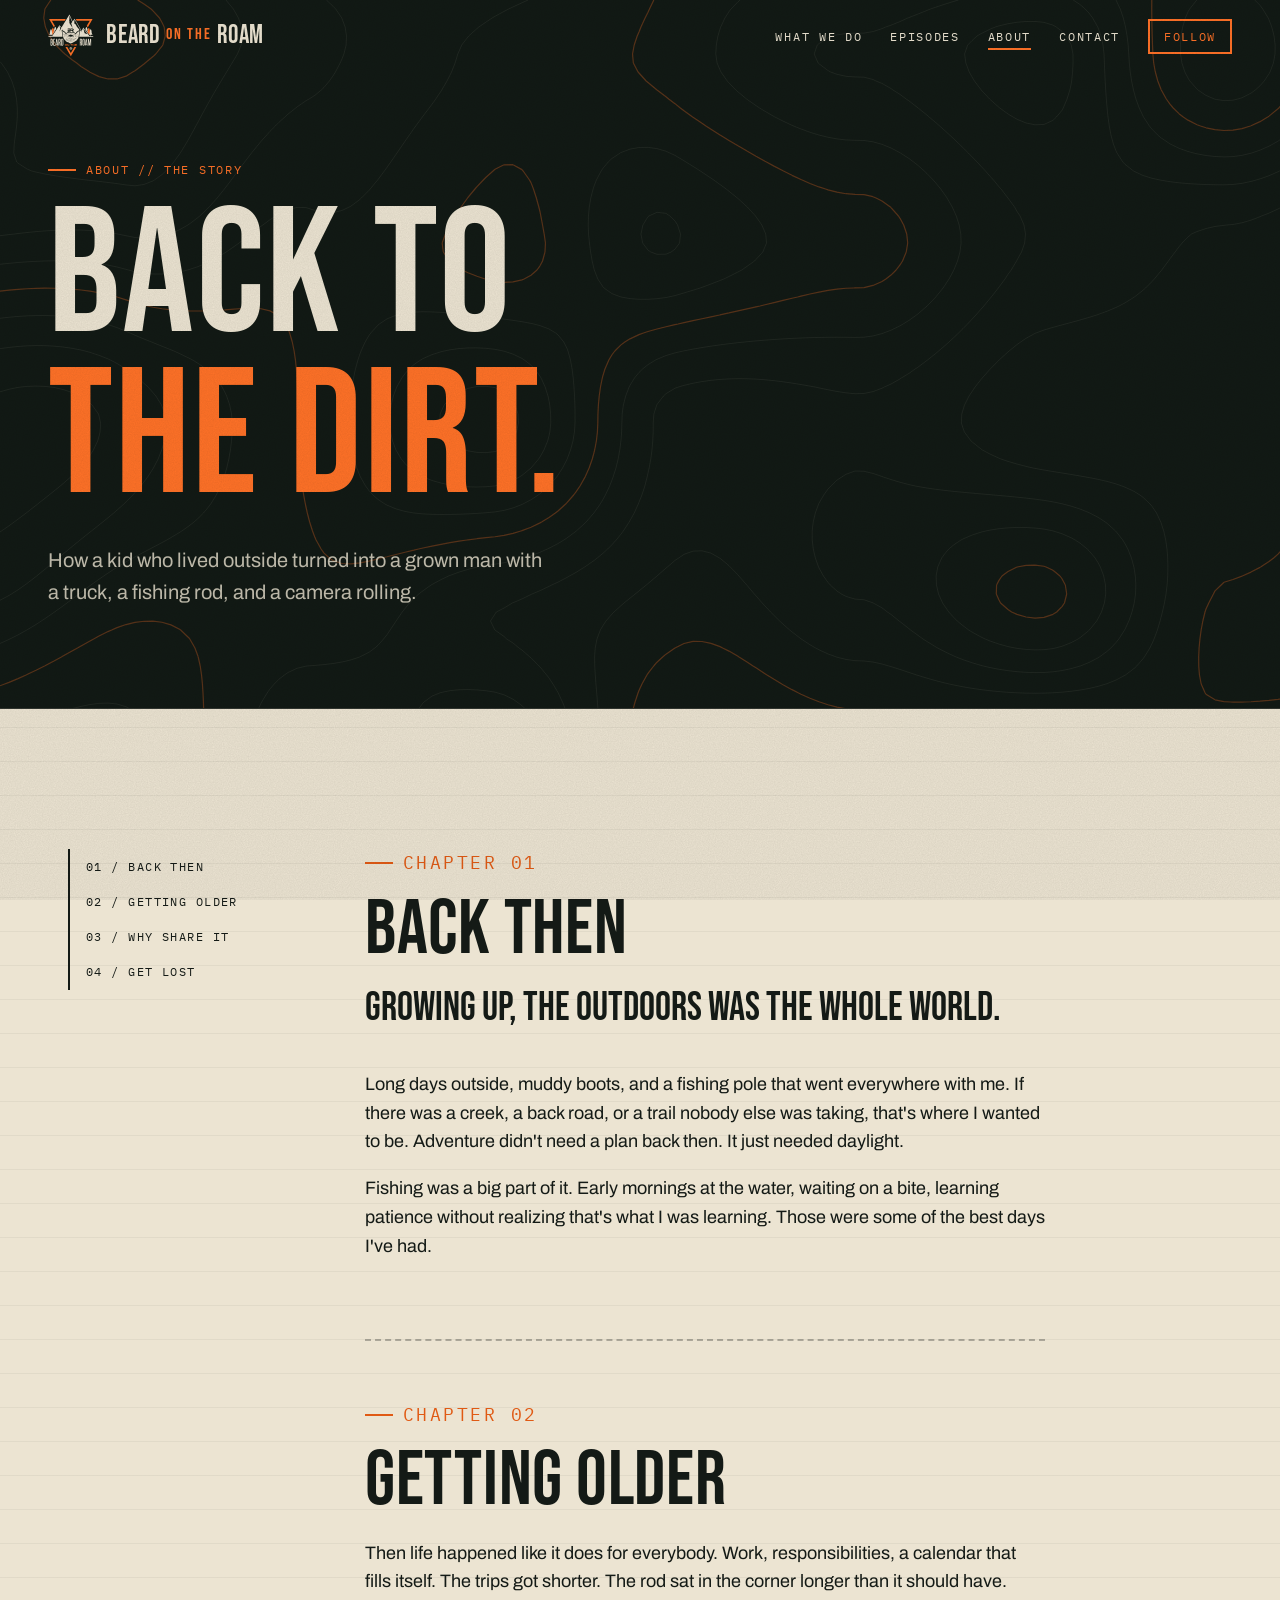
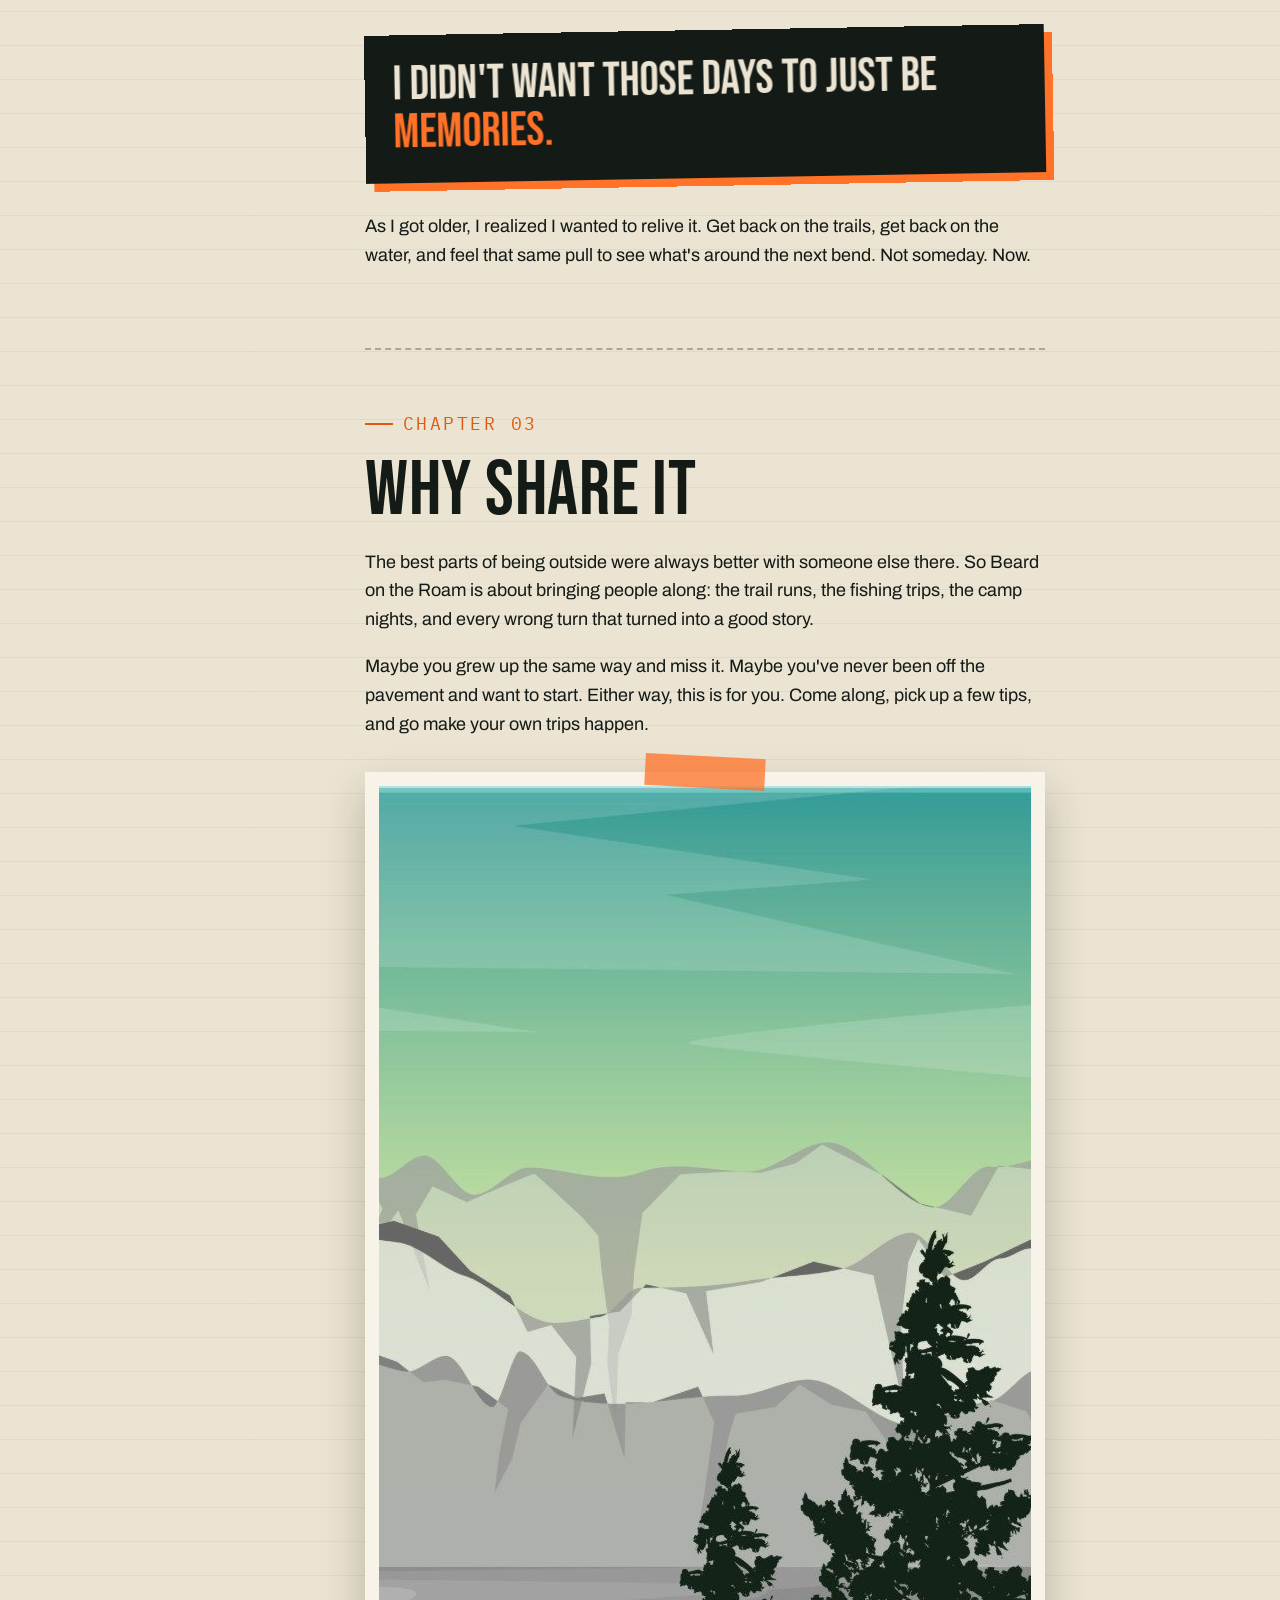
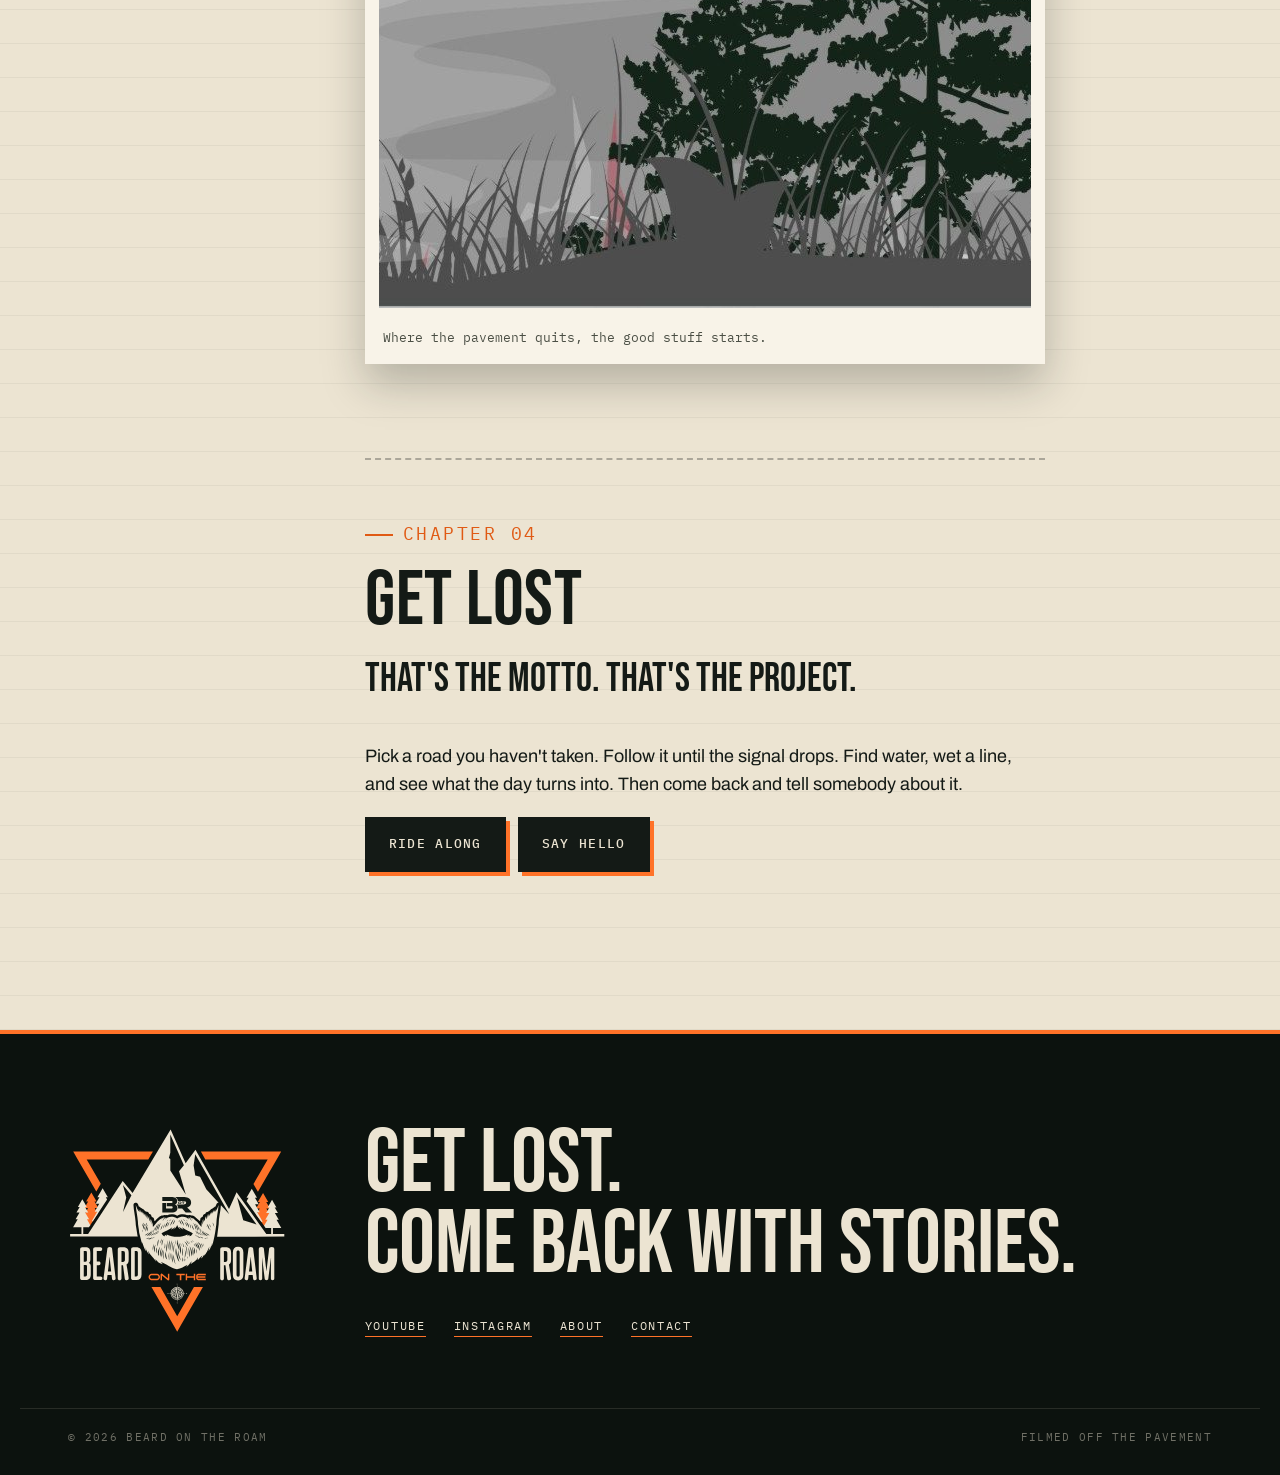
==== about.html @ a8d0b08c "Build Beard on the Roam site: home, about, contact Co-Authored-By: Claude Opus 5.5 <noreply@anthropi" ====
<!doctype html>
<html lang="en">
<head>
  <meta charset="utf-8">
  <meta name="viewport" content="width=device-width, initial-scale=1">
  <title>About | Beard on the Roam</title>
  <meta name="description" content="Why Beard on the Roam exists: a lifelong love of the outdoors, adventure, and fishing, relived and shared.">
  <meta name="theme-color" content="#121A15">

  <meta property="og:type" content="website">
  <meta property="og:title" content="Beard on the Roam">
  <meta property="og:description" content="Off road trails, backcountry fishing, and camp life. Get lost with us.">
  <meta property="og:image" content="assets/img/og-banner.jpg">
  <meta name="twitter:card" content="summary_large_image">

  <link rel="icon" type="image/svg+xml" href="assets/img/mark.svg">
  <link rel="preconnect" href="https://fonts.googleapis.com">
  <link rel="preconnect" href="https://fonts.gstatic.com" crossorigin>
  <link href="https://fonts.googleapis.com/css2?family=Bebas+Neue&family=Archivo:wght@400;500;700&family=IBM+Plex+Mono:wght@400;500&display=swap" rel="stylesheet">
  <link rel="stylesheet" href="assets/css/style.css">
</head>
<body>

  <a class="skip" href="#main">Skip to content</a>

  <!-- ============ HEADER ============ -->
  <header class="site-header" id="top">
    <a class="brand" href="index.html" aria-label="Beard on the Roam home">
      <img src="assets/img/logo-light.svg" alt="" width="46" height="44">
      <span class="brand-name">Beard <em>on the</em> Roam</span>
    </a>

    <nav class="nav" aria-label="Main">
      <button class="nav-toggle" aria-expanded="false" aria-controls="nav-list">
        <span class="nav-toggle-bars" aria-hidden="true"></span>
        <span class="sr">Menu</span>
      </button>
      <ul id="nav-list">
        <li><a href="index.html#what">What We Do</a></li>
        <li><a href="index.html#episodes">Episodes</a></li>
        <li><a href="about.html" aria-current="page">About</a></li>
        <li><a href="contact.html">Contact</a></li>
        <li><a class="nav-cta" href="index.html#follow">Follow</a></li>
      </ul>
    </nav>
  </header>

  <main id="main">

    <section class="page-hero">
      <canvas class="topo" aria-hidden="true"></canvas>
      <div class="wrap">
        <p class="label">About // The Story</p>
        <h1>Back to<br><span>the dirt.</span></h1>
        <p class="hero-sub">How a kid who lived outside turned into a grown man with a truck, a fishing rod, and a camera rolling.</p>
      </div>
    </section>

    <section class="section paper">
      <div class="wrap story">
        <aside class="story-side" aria-label="Chapters">
          <ol>
            <li><a href="#back-then">01 / Back then</a></li>
            <li><a href="#getting-older">02 / Getting older</a></li>
            <li><a href="#why-share">03 / Why share it</a></li>
            <li><a href="#get-lost">04 / Get lost</a></li>
          </ol>
        </aside>

        <div class="story-body">
          <article class="chapter" id="back-then">
            <p class="label label-dark">Chapter 01</p>
            <h2>Back then</h2>
            <p class="lead">Growing up, the outdoors was the whole world.</p>
            <p>
              Long days outside, muddy boots, and a fishing pole that went everywhere with me.
              If there was a creek, a back road, or a trail nobody else was taking, that's where I wanted to be.
              Adventure didn't need a plan back then. It just needed daylight.
            </p>
            <p>
              Fishing was a big part of it. Early mornings at the water, waiting on a bite,
              learning patience without realizing that's what I was learning.
              Those were some of the best days I've had.
            </p>
          </article>

          <article class="chapter" id="getting-older">
            <p class="label label-dark">Chapter 02</p>
            <h2>Getting older</h2>
            <p>
              Then life happened like it does for everybody. Work, responsibilities, a calendar that fills itself.
              The trips got shorter. The rod sat in the corner longer than it should have.
            </p>
            <div class="pull">I didn't want those days to just be <span>memories.</span></div>
            <p>
              As I got older, I realized I wanted to relive it. Get back on the trails,
              get back on the water, and feel that same pull to see what's around the next bend.
              Not someday. Now.
            </p>
          </article>

          <article class="chapter" id="why-share">
            <p class="label label-dark">Chapter 03</p>
            <h2>Why share it</h2>
            <p>
              The best parts of being outside were always better with someone else there.
              So Beard on the Roam is about bringing people along: the trail runs, the fishing trips,
              the camp nights, and every wrong turn that turned into a good story.
            </p>
            <p>
              Maybe you grew up the same way and miss it. Maybe you've never been off the pavement and want to start.
              Either way, this is for you. Come along, pick up a few tips, and go make your own trips happen.
            </p>
            <figure class="about-photo story-photo">
              <img src="assets/img/landscape-right.jpg" alt="Illustrated pine trees beside a winding river below gray mountains" loading="lazy" width="760" height="1122">
              <figcaption>Where the pavement quits, the good stuff starts.</figcaption>
            </figure>
          </article>

          <article class="chapter" id="get-lost">
            <p class="label label-dark">Chapter 04</p>
            <h2>Get lost</h2>
            <p class="lead">That's the motto. That's the project.</p>
            <p>
              Pick a road you haven't taken. Follow it until the signal drops.
              Find water, wet a line, and see what the day turns into.
              Then come back and tell somebody about it.
            </p>
            <p>
              <a class="btn btn-dark" href="index.html#follow">Ride along</a>
              &nbsp;
              <a class="btn btn-dark" href="contact.html">Say hello</a>
            </p>
          </article>
        </div>
      </div>
    </section>

  </main>

  <!-- ============ FOOTER ============ -->
  <footer class="site-footer">
    <div class="wrap footer-inner">
      <img class="footer-logo" src="assets/img/logo-light.svg" alt="Beard on the Roam" width="220" height="208" loading="lazy">
      <div class="footer-copy">
        <p class="footer-big">Get lost.<br>Come back with stories.</p>
        <ul class="footer-links">
          <li><a data-social="youtube" href="index.html#follow">YouTube</a></li>
          <li><a data-social="instagram" href="index.html#follow">Instagram</a></li>
          <li><a href="about.html">About</a></li>
          <li><a href="contact.html">Contact</a></li>
        </ul>
      </div>
    </div>
    <div class="wrap footer-base">
      <span>&#169; <span id="year"></span> Beard on the Roam</span>
      <span>Filmed off the pavement</span>
    </div>
  </footer>

  <script src="assets/js/main.js"></script>
</body>
</html>
---- assets/css/style.css ----
/* =========================================================
   Beard on the Roam
   Palette pulled straight from the logo file.
   ========================================================= */

:root {
  --pine: #121A15;        /* page dark */
  --pine-2: #18231C;      /* raised dark */
  --forest: #13231A;      /* logo dark green */
  --bone: #ECE4D2;        /* paper */
  --bone-2: #DFD5BF;      /* paper shade */
  --blaze: #FF7228;       /* logo orange */
  --blaze-deep: #E05A14;
  --rock: #B3B3B3;        /* logo gray */
  --sage: #8FB89A;        /* from the banner sky */
  --ink: #141A16;

  --display: "Bebas Neue", "Oswald", Impact, sans-serif;
  --body: "Archivo", "Helvetica Neue", Arial, sans-serif;
  --mono: "IBM Plex Mono", ui-monospace, Menlo, monospace;

  --gutter: clamp(16px, 4vw, 48px);
  --max: 1240px;
}

*, *::before, *::after { box-sizing: border-box; }
html { scroll-behavior: smooth; overflow-x: clip; }
body {
  margin: 0;
  background: var(--pine);
  color: var(--bone);
  font-family: var(--body);
  font-size: 17px;
  line-height: 1.6;
  -webkit-font-smoothing: antialiased;
  overflow-x: clip;
}
img { max-width: 100%; display: block; }
a { color: inherit; }
h1, h2, h3 { font-family: var(--display); font-weight: 400; line-height: .9; letter-spacing: .01em; margin: 0; }
p { margin: 0 0 1em; }

/* film grain over everything */
body::after {
  content: "";
  position: fixed; inset: 0;
  pointer-events: none;
  z-index: 100;
  opacity: .09;
  background-image: url("data:image/svg+xml,%3Csvg xmlns='http://www.w3.org/2000/svg' width='220' height='220'%3E%3Cfilter id='n'%3E%3CfeTurbulence type='fractalNoise' baseFrequency='.85' numOctaves='3' stitchTiles='stitch'/%3E%3CfeColorMatrix values='0 0 0 0 0 0 0 0 0 0 0 0 0 0 0 0 0 0 .9 0'/%3E%3C/filter%3E%3Crect width='100%25' height='100%25' filter='url(%23n)'/%3E%3C/svg%3E");
}

.skip { position: absolute; left: -999px; top: 8px; background: var(--blaze); color: var(--ink); padding: 8px 12px; z-index: 200; }
.skip:focus { left: 8px; }
.sr { position: absolute; width: 1px; height: 1px; overflow: hidden; clip: rect(0 0 0 0); }
:focus-visible { outline: 2px dashed var(--blaze); outline-offset: 3px; }

.wrap { max-width: var(--max); margin: 0 auto; padding: 0 var(--gutter); }

/* ---------- labels ---------- */
.label {
  font-family: var(--mono);
  font-size: 12px;
  letter-spacing: .14em;
  text-transform: uppercase;
  color: var(--blaze);
  margin: 0 0 18px;
  display: flex; align-items: center; gap: 10px;
}
.label::before { content: ""; width: 28px; height: 2px; background: currentColor; }
.label .dot { display: none; }
.label-dark { color: var(--blaze-deep); }

/* ---------- buttons ---------- */
.btn {
  display: inline-flex; align-items: center; gap: 10px;
  font-family: var(--mono); font-size: 13px; font-weight: 500;
  letter-spacing: .1em; text-transform: uppercase; text-decoration: none;
  padding: 15px 22px;
  border: 2px solid transparent;
  transition: transform .15s ease, background .15s ease, color .15s ease;
  cursor: pointer;
}
.btn svg { width: 16px; height: 16px; fill: currentColor; }
.btn:hover { transform: translate(-2px, -2px); }
.btn-blaze { background: var(--blaze); color: var(--ink); box-shadow: 4px 4px 0 var(--bone); }
.btn-blaze:hover { box-shadow: 6px 6px 0 var(--bone); }
.btn-ghost { border-color: var(--bone); color: var(--bone); }
.btn-ghost:hover { background: var(--bone); color: var(--ink); }
.btn-dark { background: var(--ink); color: var(--bone); box-shadow: 4px 4px 0 var(--blaze); }
.btn-dark:hover { box-shadow: 6px 6px 0 var(--blaze); }

/* =========================================================
   HEADER
   ========================================================= */
.site-header {
  position: fixed; top: 0; left: 0; right: 0; z-index: 50;
  display: flex; align-items: center; justify-content: space-between;
  padding: 14px var(--gutter);
  transition: background .25s ease, border-color .25s ease;
  border-bottom: 1px solid transparent;
}
.site-header.is-solid { background: rgba(18, 26, 21, .94); border-color: rgba(236, 228, 210, .12); backdrop-filter: blur(6px); }
.brand { display: flex; align-items: center; gap: 12px; text-decoration: none; }
.brand img { width: 46px; height: auto; }
.brand-name { font-family: var(--display); font-size: 26px; letter-spacing: .03em; line-height: 1; }
.brand-name em { font-style: normal; color: var(--blaze); font-size: .62em; vertical-align: middle; letter-spacing: .12em; }

.nav ul { list-style: none; margin: 0; padding: 0; display: flex; gap: 28px; align-items: center; }
.nav a {
  font-family: var(--mono); font-size: 12px; letter-spacing: .14em; text-transform: uppercase;
  text-decoration: none; padding: 6px 0; position: relative;
}
.nav a:not(.nav-cta)::after {
  content: ""; position: absolute; left: 0; right: 100%; bottom: 0; height: 2px; background: var(--blaze);
  transition: right .2s ease;
}
.nav a:not(.nav-cta):hover::after, .nav a[aria-current="page"]::after { right: 0; }
.nav-cta { border: 2px solid var(--blaze); color: var(--blaze); padding: 8px 14px !important; }
.nav-cta:hover { background: var(--blaze); color: var(--ink); }
.nav-toggle { display: none; }

@media (max-width: 860px) {
  .nav-toggle {
    display: grid; place-items: center; width: 44px; height: 44px;
    background: none; border: 2px solid var(--bone); color: var(--bone); cursor: pointer; position: relative; z-index: 2;
  }
  .nav-toggle-bars, .nav-toggle-bars::before, .nav-toggle-bars::after {
    display: block; width: 20px; height: 2px; background: currentColor; position: relative; transition: transform .2s ease;
  }
  .nav-toggle-bars::before, .nav-toggle-bars::after { content: ""; position: absolute; left: 0; }
  .nav-toggle-bars::before { top: -6px; }
  .nav-toggle-bars::after { top: 6px; }
  .nav-toggle[aria-expanded="true"] .nav-toggle-bars { background: transparent; }
  .nav-toggle[aria-expanded="true"] .nav-toggle-bars::before { transform: translateY(6px) rotate(45deg); }
  .nav-toggle[aria-expanded="true"] .nav-toggle-bars::after { transform: translateY(-6px) rotate(-45deg); }

  .nav ul {
    position: fixed; inset: 0; background: var(--pine);
    flex-direction: column; justify-content: center; gap: 22px;
    transform: translateY(-100%); transition: transform .3s ease;
  }
  .nav ul.is-open { transform: none; }
  .nav a { font-family: var(--display); font-size: 44px; letter-spacing: .02em; }
  .nav-cta { font-size: 36px !important; }
  .brand-name { font-size: 22px; }
}

/* =========================================================
   HERO
   ========================================================= */
.hero {
  position: relative;
  min-height: 100svh;
  display: flex; flex-direction: column; justify-content: center;
  padding: 110px var(--gutter) 0;
  overflow: hidden;
  background:
    radial-gradient(ellipse at 75% 40%, rgba(143, 184, 154, .10), transparent 60%),
    var(--pine);
}
.topo { position: absolute; inset: 0; width: 100%; height: 100%; opacity: .55; }
.hero-inner {
  position: relative; z-index: 1;
  max-width: var(--max); width: 100%; margin: 0 auto;
  display: grid; grid-template-columns: 1.15fr .85fr; gap: 40px; align-items: center;
}
.hero-title { font-size: clamp(120px, 17vw, 250px); line-height: .8; margin: 0 0 28px; }
.hero-title span { display: block; }
.hero-title-2 { color: var(--blaze); margin-left: .35em; }
.hero-title i { color: var(--bone); font-style: normal; }
.hero-sub { max-width: 34ch; font-size: clamp(17px, 1.6vw, 20px); color: rgba(236, 228, 210, .82); }
.hero-actions { display: flex; flex-wrap: wrap; gap: 16px; margin-top: 30px; }

.hero-badge { position: relative; justify-self: center; width: min(440px, 100%); aspect-ratio: 1; display: grid; place-items: center; }
.patch {
  width: 74%;
  background: var(--bone);
  padding: 9%;
  border-radius: 50%;
  aspect-ratio: 1;
  display: grid; place-items: center;
  box-shadow: 0 0 0 6px var(--pine), 0 0 0 8px rgba(236, 228, 210, .5), 0 30px 60px rgba(0, 0, 0, .45);
  transform: rotate(-6deg);
}
.ring { position: absolute; inset: 0; width: 100%; height: 100%; animation: spin 50s linear infinite; }
.ring text { font-family: var(--mono); font-size: 10.5px; fill: var(--bone); }
@keyframes spin { to { transform: rotate(360deg); } }

.hero-foot {
  position: relative; z-index: 1;
  max-width: var(--max); width: 100%; margin: 60px auto 0;
  display: flex; flex-wrap: wrap; gap: 10px 32px; justify-content: space-between;
  padding: 18px 0 22px;
  border-top: 1px solid rgba(236, 228, 210, .18);
  font-family: var(--mono); font-size: 11px; letter-spacing: .14em; text-transform: uppercase;
  color: rgba(236, 228, 210, .55);
}
.scroll-cue { text-decoration: none; color: var(--blaze); }

@media (max-width: 860px) {
  .hero-inner { grid-template-columns: 1fr; }
  .hero-badge { width: min(300px, 80%); order: -1; }
  .hero-title { font-size: clamp(110px, 34vw, 200px); }
  .hero-foot span:nth-child(2), .hero-foot span:nth-child(3) { display: none; }
}

/* page hero (about / contact) */
.page-hero {
  position: relative; overflow: hidden;
  padding: 160px var(--gutter) 80px;
  border-bottom: 1px solid rgba(236, 228, 210, .14);
}
.page-hero .wrap { position: relative; z-index: 1; padding: 0; }
.page-hero h1 { font-size: clamp(84px, 14vw, 200px); }
.page-hero h1 span { color: var(--blaze); }
.page-hero .hero-sub { max-width: 46ch; margin-top: 24px; }

/* =========================================================
   TICKER
   ========================================================= */
.ticker {
  background: var(--blaze); color: var(--ink);
  overflow: hidden; white-space: nowrap;
  border-top: 2px solid var(--ink); border-bottom: 2px solid var(--ink);
  transform: rotate(-1.2deg) scale(1.03);
  position: relative; z-index: 2;
  margin: -8px 0;
}
.ticker-track { display: inline-flex; animation: tick 40s linear infinite; }
.ticker span { font-family: var(--display); font-size: 30px; padding: 10px 0; display: inline-flex; align-items: center; }
.ticker span::after { content: ""; width: 10px; height: 10px; background: var(--ink); transform: rotate(45deg); margin: 0 28px; }
@keyframes tick { to { transform: translateX(-50%); } }

/* =========================================================
   SECTIONS
   ========================================================= */
.section { padding: clamp(80px, 11vw, 140px) 0; position: relative; }
.section h2 { font-size: clamp(56px, 8vw, 110px); }
.section-head { margin-bottom: 56px; }
.section-head-split { display: flex; justify-content: space-between; align-items: end; gap: 30px; flex-wrap: wrap; }
.section-lede { max-width: 42ch; font-size: 18px; margin-top: 20px; opacity: .8; }
.section-head-split .section-lede { margin: 0; }

.paper { background: var(--bone); color: var(--ink); }
.paper::before {
  /* faint ruled paper */
  content: ""; position: absolute; inset: 0; pointer-events: none;
  background-image: repeating-linear-gradient(0deg, rgba(20, 26, 22, .05) 0 1px, transparent 1px 34px);
}
.paper .wrap { position: relative; }
.dark { background: var(--pine); }
.blaze { background: var(--blaze); color: var(--ink); }

/* ---------- luggage tags ---------- */
.tags { display: grid; grid-template-columns: repeat(3, 1fr); gap: 28px; }
.tag {
  position: relative;
  background: #F6F0E2;
  border: 2px solid var(--ink);
  padding: 46px 30px 30px;
  clip-path: polygon(14% 0, 86% 0, 100% 9%, 100% 100%, 0 100%, 0 9%);
  box-shadow: 8px 8px 0 var(--ink);
  transition: transform .2s ease;
}
.tag:hover { transform: rotate(-1deg) translateY(-4px); }
.tag-tilt { transform: rotate(1.2deg); margin-top: 22px; }
.tag-tilt:hover { transform: rotate(0) translateY(-4px); }
.tag-hole {
  position: absolute; top: 16px; left: 50%; width: 16px; height: 16px; margin-left: -8px;
  border-radius: 50%; background: var(--bone); border: 2px solid var(--ink);
}
.tag-no { font-family: var(--mono); font-size: 12px; letter-spacing: .14em; text-transform: uppercase; color: var(--blaze-deep); margin-bottom: 8px; }
.tag h3 { font-size: 58px; margin-bottom: 14px; }
.tag p { font-size: 16px; }
.tag-meta { list-style: none; padding: 16px 0 0; margin: 18px 0 0; border-top: 1px dashed rgba(20, 26, 22, .35); display: flex; flex-wrap: wrap; gap: 8px; }
.tag-meta li { font-family: var(--mono); font-size: 11px; letter-spacing: .1em; text-transform: uppercase; border: 1px solid var(--ink); padding: 3px 8px; }

@media (max-width: 900px) {
  .tags { grid-template-columns: 1fr; max-width: 520px; }
  .tag-tilt { margin-top: 0; }
}

/* ---------- episodes ---------- */
.episodes { display: grid; grid-template-columns: repeat(3, 1fr); gap: 26px; }
.ep { text-decoration: none; display: block; }
.ep-thumb {
  position: relative; aspect-ratio: 16 / 10; overflow: hidden;
  background: var(--pine-2);
  border: 1px solid rgba(236, 228, 210, .18);
}
.ep-thumb img { width: 100%; height: 100%; object-fit: cover; filter: grayscale(.4) contrast(1.05); transition: transform .5s ease, filter .3s ease; }
.ep:hover .ep-thumb img { transform: scale(1.05); filter: none; }
.ep-thumb::after { /* corner brackets like a viewfinder */
  content: ""; position: absolute; inset: 12px; pointer-events: none;
  background:
    linear-gradient(var(--bone), var(--bone)) top left / 18px 2px,
    linear-gradient(var(--bone), var(--bone)) top left / 2px 18px,
    linear-gradient(var(--bone), var(--bone)) top right / 18px 2px,
    linear-gradient(var(--bone), var(--bone)) top right / 2px 18px,
    linear-gradient(var(--bone), var(--bone)) bottom left / 18px 2px,
    linear-gradient(var(--bone), var(--bone)) bottom left / 2px 18px,
    linear-gradient(var(--bone), var(--bone)) bottom right / 18px 2px,
    linear-gradient(var(--bone), var(--bone)) bottom right / 2px 18px;
  background-repeat: no-repeat; opacity: .8;
}
.ep-rec {
  position: absolute; top: 18px; left: 22px; z-index: 1;
  font-family: var(--mono); font-size: 11px; letter-spacing: .14em; color: var(--bone);
  display: flex; align-items: center; gap: 6px;
}
.ep-rec::before { content: ""; width: 8px; height: 8px; border-radius: 50%; background: var(--blaze); animation: blink 1.4s steps(2) infinite; }
@keyframes blink { 50% { opacity: 0; } }
.ep-play {
  position: absolute; left: 50%; top: 50%; width: 64px; height: 64px; margin: -32px 0 0 -32px;
  background: var(--blaze); display: grid; place-items: center;
  clip-path: polygon(0 0, 100% 0, 100% 100%, 0 100%);
  transition: transform .2s ease;
}
.ep-play svg { width: 22px; fill: var(--ink); margin-left: 3px; }
.ep:hover .ep-play { transform: scale(1.1) rotate(-4deg); }
.ep-info { padding: 16px 0 0; display: flex; justify-content: space-between; gap: 16px; align-items: baseline; }
.ep-title { font-family: var(--display); font-size: 32px; line-height: 1; }
.ep-meta { font-family: var(--mono); font-size: 11px; letter-spacing: .12em; text-transform: uppercase; color: var(--sage); white-space: nowrap; }
.ep.is-soon .ep-play { background: var(--bone-2); }
.ep.is-soon { cursor: default; }

@media (max-width: 900px) { .episodes { grid-template-columns: 1fr; max-width: 560px; } }

/* ---------- trail code ---------- */
.code-wrap { display: grid; grid-template-columns: .8fr 1.2fr; gap: 40px; }
.code-list { list-style: none; counter-reset: c; margin: 0; padding: 0; border-top: 2px solid var(--ink); }
.code-list li {
  counter-increment: c;
  display: grid; grid-template-columns: 54px 1fr; column-gap: 12px;
  padding: 20px 0; border-bottom: 2px solid var(--ink);
  font-size: 17px;
}
.code-list li::before { content: counter(c, decimal-leading-zero); font-family: var(--mono); font-size: 13px; padding-top: 6px; grid-row: span 2; }
.code-list li span { font-family: var(--display); font-size: 34px; line-height: 1; display: block; margin-bottom: 4px; }
@media (max-width: 860px) { .code-wrap { grid-template-columns: 1fr; } }

/* ---------- about teaser ---------- */
.about-grid { display: grid; grid-template-columns: .85fr 1.15fr; gap: clamp(40px, 6vw, 90px); align-items: center; }
.about-photo { margin: 0; position: relative; transform: rotate(-2deg); background: #F8F3E8; padding: 14px 14px 56px; box-shadow: 0 20px 40px rgba(20, 26, 22, .25); }
.about-photo::before { /* tape */
  content: ""; position: absolute; top: -16px; left: 50%; width: 120px; height: 32px; margin-left: -60px;
  background: rgba(255, 114, 40, .75); transform: rotate(3deg);
}
.about-photo img { aspect-ratio: 4 / 5; object-fit: cover; width: 100%; }
.about-photo figcaption { position: absolute; bottom: 16px; left: 18px; right: 18px; font-family: var(--mono); font-size: 13px; color: #4B4F45; }
.about-copy .big { font-family: var(--display); font-size: clamp(30px, 3.4vw, 42px); line-height: 1.05; margin: 22px 0; }
.about-copy h2 { margin-bottom: 4px; }
.about-copy .btn { margin-top: 10px; }
.stats { display: grid; grid-template-columns: repeat(3, 1fr); margin: 34px 0 0; border-top: 2px solid var(--ink); }
.stats div { padding: 14px 12px 0 0; }
.stats dt { font-family: var(--mono); font-size: 11px; letter-spacing: .12em; text-transform: uppercase; color: var(--blaze-deep); }
.stats dd { margin: 4px 0 0; font-family: var(--display); font-size: 30px; }
@media (max-width: 860px) {
  .about-grid { grid-template-columns: 1fr; }
  .about-photo { max-width: 380px; }
}

/* ---------- follow ---------- */
.follow { overflow: hidden; }
.follow .wrap { position: relative; z-index: 1; }
.follow-grid { display: grid; grid-template-columns: 1fr 1fr; gap: 26px; max-width: 900px; }
.follow-card {
  position: relative; display: flex; flex-direction: column; gap: 8px;
  padding: 34px 30px; text-decoration: none;
  background: var(--pine-2); border: 2px solid rgba(236, 228, 210, .25);
  transition: border-color .2s ease, transform .2s ease;
}
.follow-card:hover { border-color: var(--blaze); transform: translateY(-4px); }
.follow-kind { font-family: var(--mono); font-size: 12px; letter-spacing: .14em; text-transform: uppercase; color: var(--blaze); }
.follow-title { font-family: var(--display); font-size: 56px; line-height: .95; }
.follow-desc { opacity: .75; }
.follow-status { margin-top: 14px; font-family: var(--mono); font-size: 11px; letter-spacing: .12em; text-transform: uppercase; color: var(--sage); }
.follow-arrow { position: absolute; top: 22px; right: 26px; font-size: 30px; color: var(--blaze); transition: transform .2s ease; }
.follow-card:hover .follow-arrow { transform: translate(4px, -4px); }
.follow-scene {
  position: absolute; right: -4%; bottom: 0; width: min(46vw, 560px); height: 100%; object-fit: cover; object-position: left;
  opacity: .22; filter: grayscale(1) contrast(1.2);
  -webkit-mask-image: linear-gradient(to left, #000 30%, transparent);
  mask-image: linear-gradient(to left, #000 30%, transparent);
}
@media (max-width: 760px) {
  .follow-grid { grid-template-columns: 1fr; }
  .follow-scene { width: 100%; opacity: .12; }
}

/* =========================================================
   ABOUT PAGE
   ========================================================= */
.story { display: grid; grid-template-columns: 220px 1fr; gap: clamp(30px, 6vw, 90px); }
.story-side { position: sticky; top: 110px; align-self: start; font-family: var(--mono); font-size: 12px; letter-spacing: .12em; text-transform: uppercase; }
.story-side ol { list-style: none; margin: 0; padding: 0; border-left: 2px solid var(--ink); }
.story-side li { padding: 8px 0 8px 16px; }
.story-side a { text-decoration: none; }
.story-side a:hover { color: var(--blaze-deep); }
.story-body { max-width: 680px; }
.chapter { padding-bottom: 60px; margin-bottom: 60px; border-bottom: 2px dashed rgba(20, 26, 22, .3); scroll-margin-top: 110px; }
.chapter:last-child { border-bottom: 0; margin-bottom: 0; padding-bottom: 0; }
.chapter h2 { font-size: clamp(48px, 6vw, 80px); margin-bottom: 22px; }
.chapter p { font-size: 18px; }
.chapter .lead { font-family: var(--display); font-size: clamp(30px, 3.4vw, 40px); line-height: 1.08; }
.pull {
  margin: 34px 0; padding: 26px 28px; background: var(--ink); color: var(--bone);
  font-family: var(--display); font-size: clamp(32px, 4vw, 48px); line-height: 1;
  box-shadow: 8px 8px 0 var(--blaze); transform: rotate(-1deg);
}
.pull span { color: var(--blaze); }
.story-photo { margin: 34px 0; }
@media (max-width: 860px) {
  .story { grid-template-columns: 1fr; }
  .story-side { position: static; }
  .story-side ol { display: flex; flex-wrap: wrap; border-left: 0; gap: 4px 18px; }
  .story-side li { padding: 0; }
}

/* =========================================================
   CONTACT PAGE
   ========================================================= */
.contact-grid { display: grid; grid-template-columns: .8fr 1.2fr; gap: clamp(40px, 6vw, 90px); align-items: start; }
.contact-side h2 { font-size: clamp(48px, 6vw, 76px); margin-bottom: 20px; }
.email-block {
  display: block; margin: 26px 0; padding: 22px 24px;
  border: 2px solid var(--ink); background: #F6F0E2; box-shadow: 6px 6px 0 var(--ink);
  text-decoration: none;
}
.email-block small { display: block; font-family: var(--mono); font-size: 11px; letter-spacing: .14em; text-transform: uppercase; color: var(--blaze-deep); margin-bottom: 6px; }
.email-block strong { font-family: var(--display); font-weight: 400; font-size: clamp(26px, 3vw, 34px); line-height: 1; word-break: break-word; }
.reasons { list-style: none; margin: 0; padding: 0; border-top: 2px solid var(--ink); }
.reasons li { padding: 12px 0; border-bottom: 1px dashed rgba(20, 26, 22, .35); font-size: 16px; }
.reasons b { font-family: var(--mono); font-weight: 500; font-size: 12px; letter-spacing: .1em; text-transform: uppercase; margin-right: 8px; color: var(--blaze-deep); }

.form {
  background: var(--ink); color: var(--bone);
  padding: clamp(26px, 4vw, 44px);
  box-shadow: 10px 10px 0 var(--blaze);
  position: relative;
}
.form-head { display: flex; justify-content: space-between; gap: 12px; flex-wrap: wrap; font-family: var(--mono); font-size: 11px; letter-spacing: .14em; text-transform: uppercase; color: rgba(236, 228, 210, .55); padding-bottom: 18px; margin-bottom: 26px; border-bottom: 1px solid rgba(236, 228, 210, .18); }
.form-row { display: grid; grid-template-columns: 1fr 1fr; gap: 20px; }
.field { display: flex; flex-direction: column; gap: 8px; margin-bottom: 22px; }
.field label { font-family: var(--mono); font-size: 12px; letter-spacing: .12em; text-transform: uppercase; color: var(--blaze); }
.field input, .field select, .field textarea {
  font: inherit; font-size: 17px; color: var(--bone);
  background: transparent; border: 0; border-bottom: 2px solid rgba(236, 228, 210, .35);
  padding: 10px 0; border-radius: 0; width: 100%;
  transition: border-color .2s ease;
}
.field select { appearance: none; background: transparent url("data:image/svg+xml,%3Csvg xmlns='http://www.w3.org/2000/svg' width='12' height='8'%3E%3Cpath d='M1 1l5 5 5-5' stroke='%23FF7228' stroke-width='2' fill='none'/%3E%3C/svg%3E") no-repeat right 4px center; }
.field select option { color: var(--ink); }
.field textarea { min-height: 150px; resize: vertical; }
.field input:focus, .field select:focus, .field textarea:focus { outline: none; border-color: var(--blaze); }
.field input::placeholder, .field textarea::placeholder { color: rgba(236, 228, 210, .35); }
.hp { position: absolute; left: -5000px; }
.form-foot { display: flex; align-items: center; justify-content: space-between; gap: 18px; flex-wrap: wrap; margin-top: 10px; }
.form-note { font-family: var(--mono); font-size: 12px; color: rgba(236, 228, 210, .6); margin: 0; max-width: 34ch; }
.form-status { margin-top: 18px; font-family: var(--mono); font-size: 13px; min-height: 1em; }
.form-status.ok { color: var(--sage); }
.form-status.err { color: var(--blaze); }
.btn[disabled] { opacity: .5; cursor: not-allowed; transform: none; }
@media (max-width: 860px) {
  .contact-grid { grid-template-columns: 1fr; }
  .form-row { grid-template-columns: 1fr; gap: 0; }
}

/* =========================================================
   FOOTER
   ========================================================= */
.site-footer { background: #0C120E; padding: 90px 0 28px; border-top: 4px solid var(--blaze); }
.footer-inner { display: grid; grid-template-columns: auto 1fr; gap: clamp(30px, 6vw, 80px); align-items: center; }
.footer-logo { width: clamp(150px, 18vw, 220px); height: auto; }
.footer-big { font-family: var(--display); font-size: clamp(48px, 7vw, 96px); line-height: .9; margin-bottom: 26px; }
.footer-links { list-style: none; margin: 0; padding: 0; display: flex; flex-wrap: wrap; gap: 12px 28px; }
.footer-links a { font-family: var(--mono); font-size: 12px; letter-spacing: .14em; text-transform: uppercase; text-decoration: none; border-bottom: 1px solid var(--blaze); padding-bottom: 3px; }
.footer-links a:hover { color: var(--blaze); }
.footer-base {
  display: flex; justify-content: space-between; flex-wrap: wrap; gap: 10px;
  margin-top: 70px; padding-top: 20px; border-top: 1px solid rgba(236, 228, 210, .12);
  font-family: var(--mono); font-size: 11px; letter-spacing: .12em; text-transform: uppercase; color: rgba(236, 228, 210, .45);
}
@media (max-width: 700px) { .footer-inner { grid-template-columns: 1fr; } }

/* ---------- reveal on scroll ---------- */
.reveal { opacity: 0; transform: translateY(26px); transition: opacity .7s ease, transform .7s ease; }
.reveal.is-in { opacity: 1; transform: none; }
.tag.reveal.is-in.tag-tilt { transform: rotate(1.2deg); }

@media (prefers-reduced-motion: reduce) {
  html { scroll-behavior: auto; }
  .ring, .ticker-track, .ep-rec::before { animation: none; }
  .reveal { opacity: 1; transform: none; transition: none; }
}
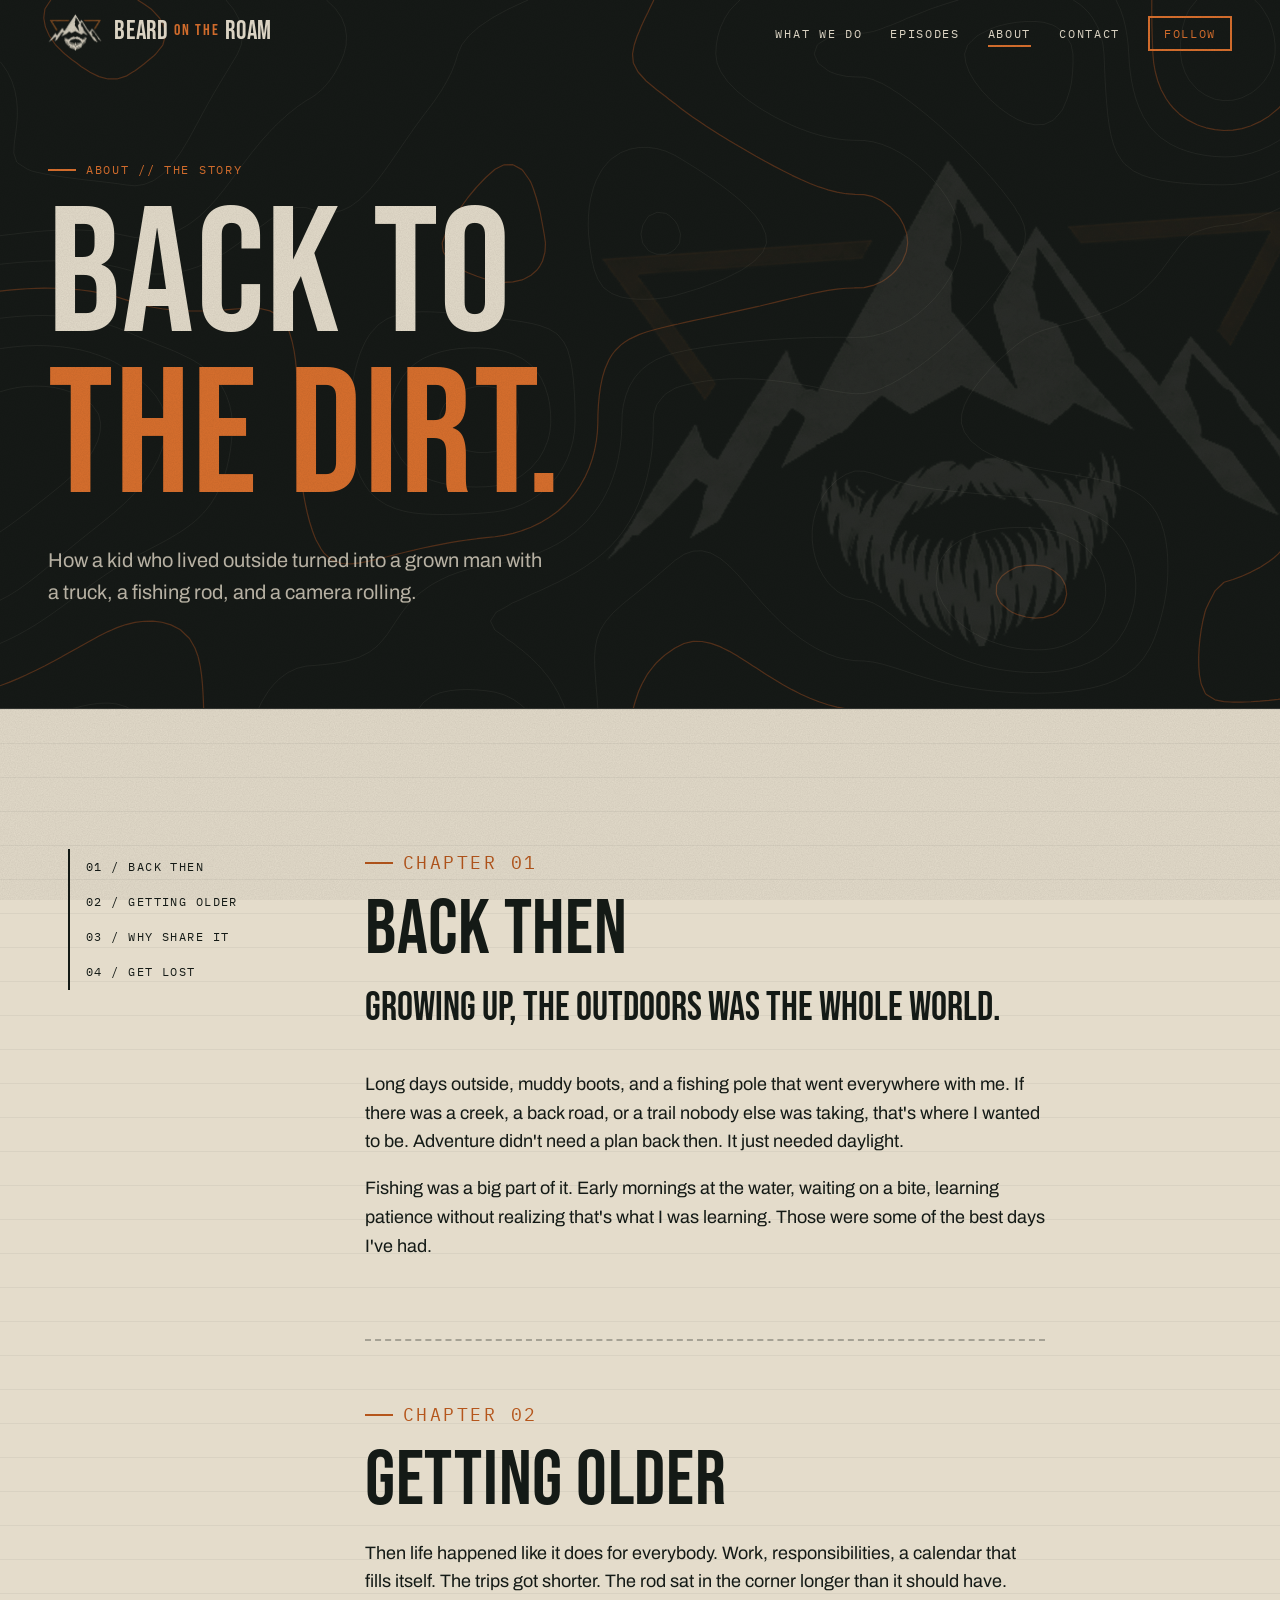
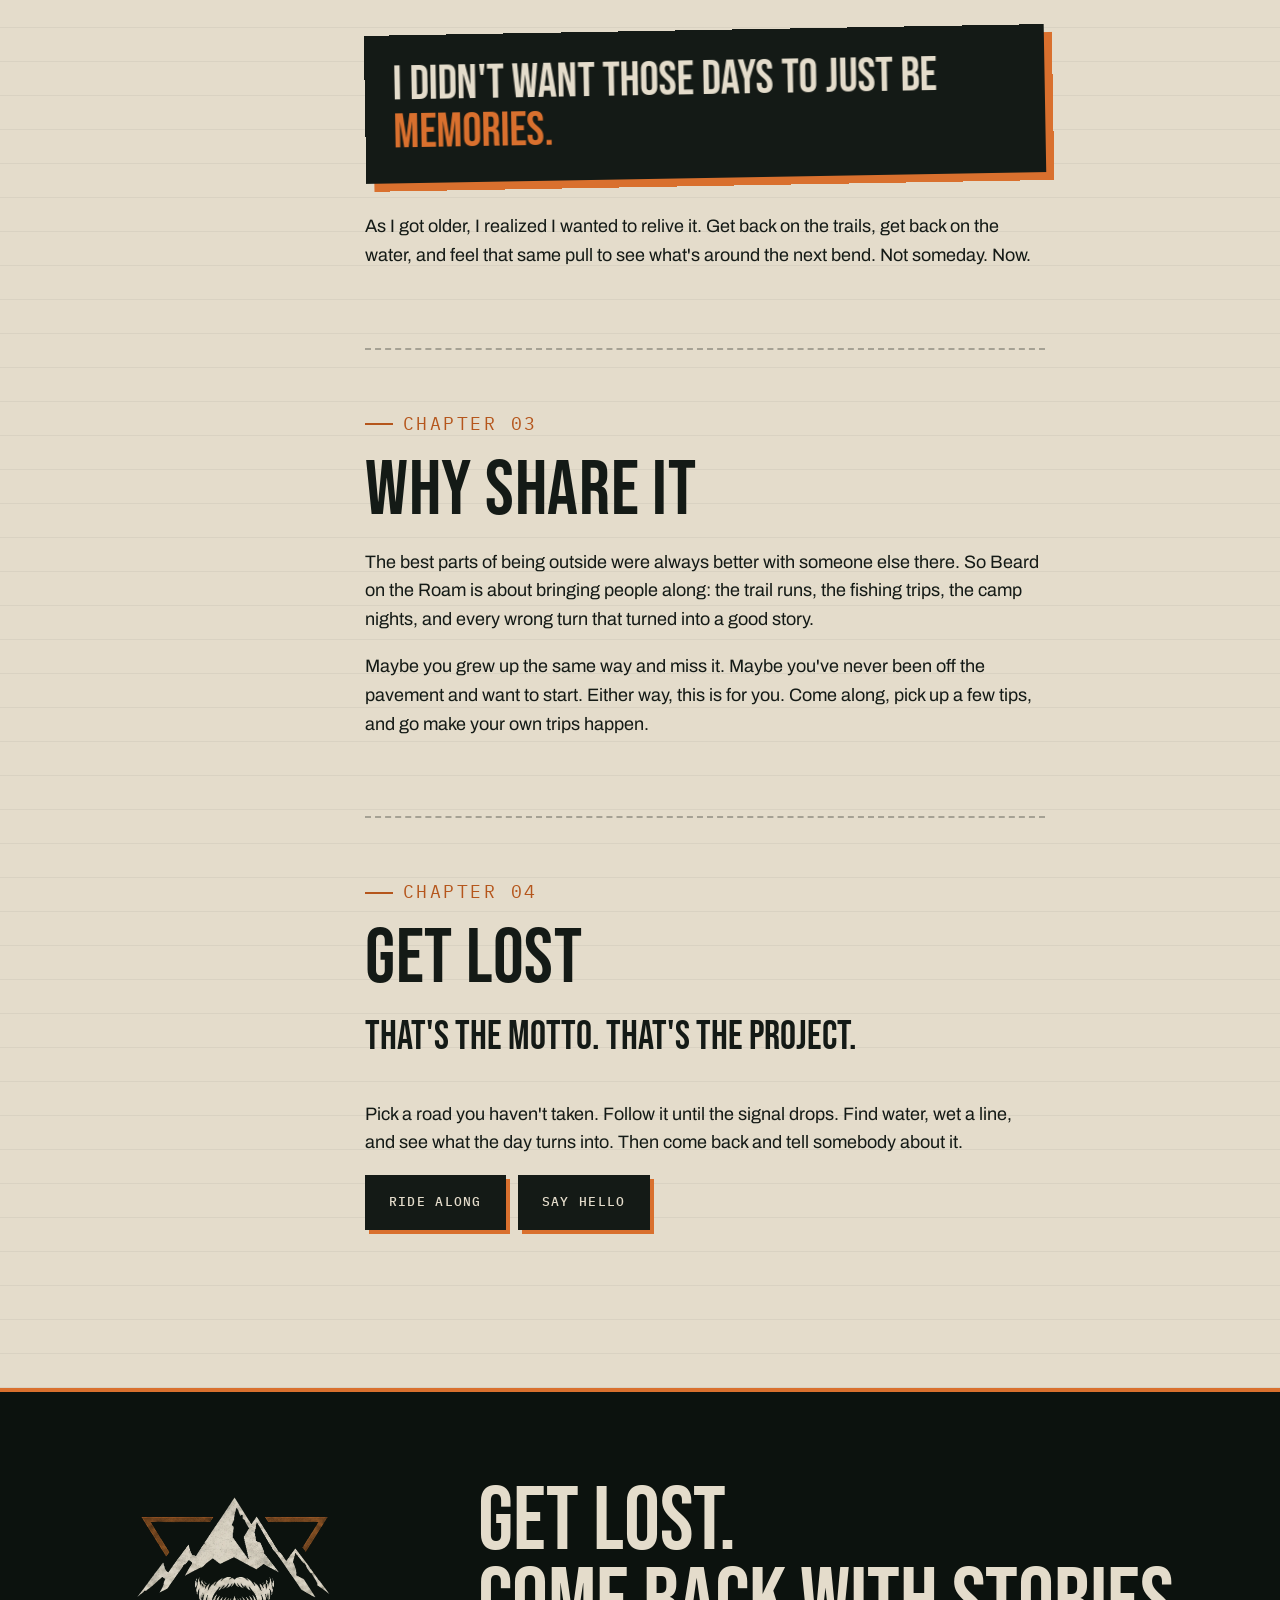
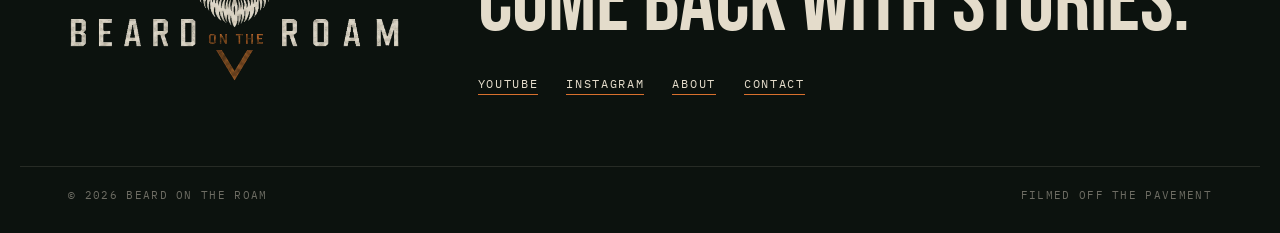
==== commit 2065f444: "Switch to new rugged logo set and banner-ready home page New transparent wordmark and mark replace t" ====
--- a/about.html
+++ b/about.html
@@ -5,7 +5,7 @@
   <meta name="viewport" content="width=device-width, initial-scale=1">
   <title>About | Beard on the Roam</title>
   <meta name="description" content="Why Beard on the Roam exists: a lifelong love of the outdoors, adventure, and fishing, relived and shared.">
-  <meta name="theme-color" content="#121A15">
+  <meta name="theme-color" content="#161A17">
 
   <meta property="og:type" content="website">
   <meta property="og:title" content="Beard on the Roam">
@@ -13,7 +13,8 @@
   <meta property="og:image" content="assets/img/og-banner.jpg">
   <meta name="twitter:card" content="summary_large_image">
 
-  <link rel="icon" type="image/svg+xml" href="assets/img/mark.svg">
+  <link rel="icon" type="image/png" sizes="64x64" href="assets/img/favicon-64.png">
+  <link rel="apple-touch-icon" href="assets/img/apple-touch-icon.png">
   <link rel="preconnect" href="https://fonts.googleapis.com">
   <link rel="preconnect" href="https://fonts.gstatic.com" crossorigin>
   <link href="https://fonts.googleapis.com/css2?family=Bebas+Neue&family=Archivo:wght@400;500;700&family=IBM+Plex+Mono:wght@400;500&display=swap" rel="stylesheet">
@@ -26,7 +27,7 @@
   <!-- ============ HEADER ============ -->
   <header class="site-header" id="top">
     <a class="brand" href="index.html" aria-label="Beard on the Roam home">
-      <img src="assets/img/logo-light.svg" alt="" width="46" height="44">
+      <img src="assets/img/mark.webp" alt="" width="54" height="37">
       <span class="brand-name">Beard <em>on the</em> Roam</span>
     </a>
 
@@ -111,10 +112,6 @@
               Maybe you grew up the same way and miss it. Maybe you've never been off the pavement and want to start.
               Either way, this is for you. Come along, pick up a few tips, and go make your own trips happen.
             </p>
-            <figure class="about-photo story-photo">
-              <img src="assets/img/landscape-right.jpg" alt="Illustrated pine trees beside a winding river below gray mountains" loading="lazy" width="760" height="1122">
-              <figcaption>Where the pavement quits, the good stuff starts.</figcaption>
-            </figure>
           </article>
 
           <article class="chapter" id="get-lost">
@@ -141,7 +138,7 @@
   <!-- ============ FOOTER ============ -->
   <footer class="site-footer">
     <div class="wrap footer-inner">
-      <img class="footer-logo" src="assets/img/logo-light.svg" alt="Beard on the Roam" width="220" height="208" loading="lazy">
+      <img class="footer-logo" src="assets/img/wordmark.webp" alt="Beard on the Roam" width="1324" height="747" loading="lazy">
       <div class="footer-copy">
         <p class="footer-big">Get lost.<br>Come back with stories.</p>
         <ul class="footer-links">
--- a/assets/css/style.css
+++ b/assets/css/style.css
@@ -4,13 +4,13 @@
    ========================================================= */
 
 :root {
-  --pine: #121A15;        /* page dark */
-  --pine-2: #18231C;      /* raised dark */
+  --pine: #161A17;        /* page dark, from the new logo backdrop */
+  --pine-2: #1E231F;      /* raised dark */
   --forest: #13231A;      /* logo dark green */
-  --bone: #ECE4D2;        /* paper */
-  --bone-2: #DFD5BF;      /* paper shade */
-  --blaze: #FF7228;       /* logo orange */
-  --blaze-deep: #E05A14;
+  --bone: #E4DCCB;        /* paper, logo cream */
+  --bone-2: #D6CDB9;      /* paper shade */
+  --blaze: #D9702E;       /* logo copper */
+  --blaze-deep: #B5561C;
   --rock: #B3B3B3;        /* logo gray */
   --sage: #8FB89A;        /* from the banner sky */
   --ink: #141A16;
@@ -35,7 +35,7 @@
   -webkit-font-smoothing: antialiased;
   overflow-x: clip;
 }
-img { max-width: 100%; display: block; }
+img { max-width: 100%; height: auto; display: block; }
 a { color: inherit; }
 h1, h2, h3 { font-family: var(--display); font-weight: 400; line-height: .9; letter-spacing: .01em; margin: 0; }
 p { margin: 0 0 1em; }
@@ -100,9 +100,9 @@
   transition: background .25s ease, border-color .25s ease;
   border-bottom: 1px solid transparent;
 }
-.site-header.is-solid { background: rgba(18, 26, 21, .94); border-color: rgba(236, 228, 210, .12); backdrop-filter: blur(6px); }
+.site-header.is-solid { background: rgba(18, 26, 21, .94); border-color: rgba(228, 220, 203, .12); backdrop-filter: blur(6px); }
 .brand { display: flex; align-items: center; gap: 12px; text-decoration: none; }
-.brand img { width: 46px; height: auto; }
+.brand img { width: 54px; height: auto; }
 .brand-name { font-family: var(--display); font-size: 26px; letter-spacing: .03em; line-height: 1; }
 .brand-name em { font-style: normal; color: var(--blaze); font-size: .62em; vertical-align: middle; letter-spacing: .12em; }
 
@@ -147,71 +147,81 @@
 }
 
 /* =========================================================
-   HERO
-   ========================================================= */
-.hero {
-  position: relative;
-  min-height: 100svh;
-  display: flex; flex-direction: column; justify-content: center;
-  padding: 110px var(--gutter) 0;
-  overflow: hidden;
+   BANNER (top of home)
+   ========================================================= */
+.banner {
+  position: relative; overflow: hidden;
+  /* tall enough to feel big, short enough that the centered logo never gets cropped */
+  height: clamp(420px, 62vw, 92svh);
+  display: flex; flex-direction: column; justify-content: center; align-items: center;
+  padding: 80px var(--gutter) 0;
   background:
-    radial-gradient(ellipse at 75% 40%, rgba(143, 184, 154, .10), transparent 60%),
-    var(--pine);
-}
-.topo { position: absolute; inset: 0; width: 100%; height: 100%; opacity: .55; }
+    radial-gradient(ellipse at 50% 38%, rgba(228, 220, 203, .10), transparent 55%),
+    linear-gradient(180deg, #2E322E 0%, #1B1F1C 55%, var(--pine) 100%);
+}
+.banner.has-photo { background-size: cover; background-position: center; background-repeat: no-repeat; }
+.banner.has-photo .topo, .banner.has-photo .banner-ridge { display: none; }
+.banner.has-photo .banner-logo { visibility: hidden; }
+.banner::after { /* fade into the page */
+  content: ""; position: absolute; left: 0; right: 0; bottom: 0; height: 30%;
+  background: linear-gradient(transparent, var(--pine)); pointer-events: none;
+}
+.topo { position: absolute; inset: 0; width: 100%; height: 100%; opacity: .5; }
+.banner-ridge { /* layered mountain silhouettes */
+  position: absolute; left: 0; right: 0; bottom: 0; height: 46%; pointer-events: none;
+  background:
+    url("data:image/svg+xml,%3Csvg xmlns='http://www.w3.org/2000/svg' viewBox='0 0 1600 300' preserveAspectRatio='none'%3E%3Cpath d='M0 170 L120 110 L210 150 L330 60 L420 120 L520 80 L640 150 L760 90 L880 140 L1010 50 L1120 120 L1230 85 L1350 140 L1470 70 L1600 120 V300 H0Z' fill='%23262B27'/%3E%3Cpath d='M0 220 L90 190 L170 215 L260 160 L360 210 L470 180 L560 225 L690 170 L800 215 L930 175 L1040 220 L1160 165 L1270 210 L1390 180 L1500 215 L1600 190 V300 H0Z' fill='%231E231F'/%3E%3C/svg%3E") bottom / 100% 100% no-repeat;
+}
+.banner-title { position: relative; z-index: 1; margin: 0; width: min(760px, 88%); }
+.banner-logo { width: 100%; height: auto; filter: drop-shadow(0 12px 30px rgba(0, 0, 0, .45)); }
+.banner .hero-foot { position: absolute; left: var(--gutter); right: var(--gutter); bottom: 0; z-index: 2; margin: 0 auto; }
+
+/* =========================================================
+   INTRO (Get Lost)
+   ========================================================= */
+.hero { position: relative; padding: clamp(60px, 9vw, 120px) var(--gutter) clamp(80px, 10vw, 130px); }
 .hero-inner {
-  position: relative; z-index: 1;
-  max-width: var(--max); width: 100%; margin: 0 auto;
-  display: grid; grid-template-columns: 1.15fr .85fr; gap: 40px; align-items: center;
-}
-.hero-title { font-size: clamp(120px, 17vw, 250px); line-height: .8; margin: 0 0 28px; }
+  max-width: var(--max); margin: 0 auto;
+  display: grid; grid-template-columns: 1.1fr .9fr; gap: 40px; align-items: end;
+}
+.hero-title { font-size: clamp(110px, 16vw, 240px); line-height: .8; margin: 0; }
 .hero-title span { display: block; }
 .hero-title-2 { color: var(--blaze); margin-left: .35em; }
 .hero-title i { color: var(--bone); font-style: normal; }
-.hero-sub { max-width: 34ch; font-size: clamp(17px, 1.6vw, 20px); color: rgba(236, 228, 210, .82); }
+.hero-sub { max-width: 36ch; font-size: clamp(17px, 1.6vw, 20px); color: rgba(228, 220, 203, .82); }
 .hero-actions { display: flex; flex-wrap: wrap; gap: 16px; margin-top: 30px; }
 
-.hero-badge { position: relative; justify-self: center; width: min(440px, 100%); aspect-ratio: 1; display: grid; place-items: center; }
-.patch {
-  width: 74%;
-  background: var(--bone);
-  padding: 9%;
-  border-radius: 50%;
-  aspect-ratio: 1;
-  display: grid; place-items: center;
-  box-shadow: 0 0 0 6px var(--pine), 0 0 0 8px rgba(236, 228, 210, .5), 0 30px 60px rgba(0, 0, 0, .45);
-  transform: rotate(-6deg);
-}
-.ring { position: absolute; inset: 0; width: 100%; height: 100%; animation: spin 50s linear infinite; }
-.ring text { font-family: var(--mono); font-size: 10.5px; fill: var(--bone); }
-@keyframes spin { to { transform: rotate(360deg); } }
-
 .hero-foot {
-  position: relative; z-index: 1;
-  max-width: var(--max); width: 100%; margin: 60px auto 0;
+  max-width: var(--max); width: auto;
   display: flex; flex-wrap: wrap; gap: 10px 32px; justify-content: space-between;
-  padding: 18px 0 22px;
-  border-top: 1px solid rgba(236, 228, 210, .18);
+  padding: 16px 0 20px;
+  border-top: 1px solid rgba(228, 220, 203, .18);
   font-family: var(--mono); font-size: 11px; letter-spacing: .14em; text-transform: uppercase;
-  color: rgba(236, 228, 210, .55);
+  color: rgba(228, 220, 203, .6);
 }
 .scroll-cue { text-decoration: none; color: var(--blaze); }
 
 @media (max-width: 860px) {
   .hero-inner { grid-template-columns: 1fr; }
-  .hero-badge { width: min(300px, 80%); order: -1; }
   .hero-title { font-size: clamp(110px, 34vw, 200px); }
-  .hero-foot span:nth-child(2), .hero-foot span:nth-child(3) { display: none; }
+  .banner { padding-top: 70px; }
+  .banner-title { width: 92%; }
+  .hero-foot span:nth-child(2) { display: none; }
 }
 
 /* page hero (about / contact) */
 .page-hero {
   position: relative; overflow: hidden;
   padding: 160px var(--gutter) 80px;
-  border-bottom: 1px solid rgba(236, 228, 210, .14);
+  border-bottom: 1px solid rgba(228, 220, 203, .14);
 }
 .page-hero .wrap { position: relative; z-index: 1; padding: 0; }
+.page-hero::after {
+  content: ""; position: absolute; right: -4%; top: 50%; width: min(58vw, 760px); aspect-ratio: 883 / 599;
+  transform: translateY(-40%) rotate(-4deg);
+  background: url("../img/mark.webp") center / contain no-repeat;
+  opacity: .1; pointer-events: none;
+}
 .page-hero h1 { font-size: clamp(84px, 14vw, 200px); }
 .page-hero h1 span { color: var(--blaze); }
 .page-hero .hero-sub { max-width: 46ch; margin-top: 24px; }
@@ -287,7 +297,7 @@
 .ep-thumb {
   position: relative; aspect-ratio: 16 / 10; overflow: hidden;
   background: var(--pine-2);
-  border: 1px solid rgba(236, 228, 210, .18);
+  border: 1px solid rgba(228, 220, 203, .18);
 }
 .ep-thumb img { width: 100%; height: 100%; object-fit: cover; filter: grayscale(.4) contrast(1.05); transition: transform .5s ease, filter .3s ease; }
 .ep:hover .ep-thumb img { transform: scale(1.05); filter: none; }
@@ -345,9 +355,9 @@
 .about-photo { margin: 0; position: relative; transform: rotate(-2deg); background: #F8F3E8; padding: 14px 14px 56px; box-shadow: 0 20px 40px rgba(20, 26, 22, .25); }
 .about-photo::before { /* tape */
   content: ""; position: absolute; top: -16px; left: 50%; width: 120px; height: 32px; margin-left: -60px;
-  background: rgba(255, 114, 40, .75); transform: rotate(3deg);
-}
-.about-photo img { aspect-ratio: 4 / 5; object-fit: cover; width: 100%; }
+  background: rgba(217, 112, 46, .75); transform: rotate(3deg);
+}
+.about-photo img { aspect-ratio: 1; object-fit: cover; width: 100%; height: auto; }
 .about-photo figcaption { position: absolute; bottom: 16px; left: 18px; right: 18px; font-family: var(--mono); font-size: 13px; color: #4B4F45; }
 .about-copy .big { font-family: var(--display); font-size: clamp(30px, 3.4vw, 42px); line-height: 1.05; margin: 22px 0; }
 .about-copy h2 { margin-bottom: 4px; }
@@ -368,7 +378,7 @@
 .follow-card {
   position: relative; display: flex; flex-direction: column; gap: 8px;
   padding: 34px 30px; text-decoration: none;
-  background: var(--pine-2); border: 2px solid rgba(236, 228, 210, .25);
+  background: var(--pine-2); border: 2px solid rgba(228, 220, 203, .25);
   transition: border-color .2s ease, transform .2s ease;
 }
 .follow-card:hover { border-color: var(--blaze); transform: translateY(-4px); }
@@ -379,14 +389,12 @@
 .follow-arrow { position: absolute; top: 22px; right: 26px; font-size: 30px; color: var(--blaze); transition: transform .2s ease; }
 .follow-card:hover .follow-arrow { transform: translate(4px, -4px); }
 .follow-scene {
-  position: absolute; right: -4%; bottom: 0; width: min(46vw, 560px); height: 100%; object-fit: cover; object-position: left;
-  opacity: .22; filter: grayscale(1) contrast(1.2);
-  -webkit-mask-image: linear-gradient(to left, #000 30%, transparent);
-  mask-image: linear-gradient(to left, #000 30%, transparent);
+  position: absolute; right: -6%; bottom: 6%; width: min(52vw, 720px); height: auto;
+  opacity: .09; transform: rotate(-5deg); pointer-events: none;
 }
 @media (max-width: 760px) {
   .follow-grid { grid-template-columns: 1fr; }
-  .follow-scene { width: 100%; opacity: .12; }
+  .follow-scene { width: 110%; opacity: .06; }
 }
 
 /* =========================================================
@@ -440,13 +448,13 @@
   box-shadow: 10px 10px 0 var(--blaze);
   position: relative;
 }
-.form-head { display: flex; justify-content: space-between; gap: 12px; flex-wrap: wrap; font-family: var(--mono); font-size: 11px; letter-spacing: .14em; text-transform: uppercase; color: rgba(236, 228, 210, .55); padding-bottom: 18px; margin-bottom: 26px; border-bottom: 1px solid rgba(236, 228, 210, .18); }
+.form-head { display: flex; justify-content: space-between; gap: 12px; flex-wrap: wrap; font-family: var(--mono); font-size: 11px; letter-spacing: .14em; text-transform: uppercase; color: rgba(228, 220, 203, .55); padding-bottom: 18px; margin-bottom: 26px; border-bottom: 1px solid rgba(228, 220, 203, .18); }
 .form-row { display: grid; grid-template-columns: 1fr 1fr; gap: 20px; }
 .field { display: flex; flex-direction: column; gap: 8px; margin-bottom: 22px; }
 .field label { font-family: var(--mono); font-size: 12px; letter-spacing: .12em; text-transform: uppercase; color: var(--blaze); }
 .field input, .field select, .field textarea {
   font: inherit; font-size: 17px; color: var(--bone);
-  background: transparent; border: 0; border-bottom: 2px solid rgba(236, 228, 210, .35);
+  background: transparent; border: 0; border-bottom: 2px solid rgba(228, 220, 203, .35);
   padding: 10px 0; border-radius: 0; width: 100%;
   transition: border-color .2s ease;
 }
@@ -454,10 +462,10 @@
 .field select option { color: var(--ink); }
 .field textarea { min-height: 150px; resize: vertical; }
 .field input:focus, .field select:focus, .field textarea:focus { outline: none; border-color: var(--blaze); }
-.field input::placeholder, .field textarea::placeholder { color: rgba(236, 228, 210, .35); }
+.field input::placeholder, .field textarea::placeholder { color: rgba(228, 220, 203, .35); }
 .hp { position: absolute; left: -5000px; }
 .form-foot { display: flex; align-items: center; justify-content: space-between; gap: 18px; flex-wrap: wrap; margin-top: 10px; }
-.form-note { font-family: var(--mono); font-size: 12px; color: rgba(236, 228, 210, .6); margin: 0; max-width: 34ch; }
+.form-note { font-family: var(--mono); font-size: 12px; color: rgba(228, 220, 203, .6); margin: 0; max-width: 34ch; }
 .form-status { margin-top: 18px; font-family: var(--mono); font-size: 13px; min-height: 1em; }
 .form-status.ok { color: var(--sage); }
 .form-status.err { color: var(--blaze); }
@@ -472,15 +480,15 @@
    ========================================================= */
 .site-footer { background: #0C120E; padding: 90px 0 28px; border-top: 4px solid var(--blaze); }
 .footer-inner { display: grid; grid-template-columns: auto 1fr; gap: clamp(30px, 6vw, 80px); align-items: center; }
-.footer-logo { width: clamp(150px, 18vw, 220px); height: auto; }
+.footer-logo { width: clamp(200px, 26vw, 340px); height: auto; }
 .footer-big { font-family: var(--display); font-size: clamp(48px, 7vw, 96px); line-height: .9; margin-bottom: 26px; }
 .footer-links { list-style: none; margin: 0; padding: 0; display: flex; flex-wrap: wrap; gap: 12px 28px; }
 .footer-links a { font-family: var(--mono); font-size: 12px; letter-spacing: .14em; text-transform: uppercase; text-decoration: none; border-bottom: 1px solid var(--blaze); padding-bottom: 3px; }
 .footer-links a:hover { color: var(--blaze); }
 .footer-base {
   display: flex; justify-content: space-between; flex-wrap: wrap; gap: 10px;
-  margin-top: 70px; padding-top: 20px; border-top: 1px solid rgba(236, 228, 210, .12);
-  font-family: var(--mono); font-size: 11px; letter-spacing: .12em; text-transform: uppercase; color: rgba(236, 228, 210, .45);
+  margin-top: 70px; padding-top: 20px; border-top: 1px solid rgba(228, 220, 203, .12);
+  font-family: var(--mono); font-size: 11px; letter-spacing: .12em; text-transform: uppercase; color: rgba(228, 220, 203, .45);
 }
 @media (max-width: 700px) { .footer-inner { grid-template-columns: 1fr; } }
 
@@ -491,6 +499,6 @@
 
 @media (prefers-reduced-motion: reduce) {
   html { scroll-behavior: auto; }
-  .ring, .ticker-track, .ep-rec::before { animation: none; }
+  .ticker-track, .ep-rec::before { animation: none; }
   .reveal { opacity: 1; transform: none; transition: none; }
 }
